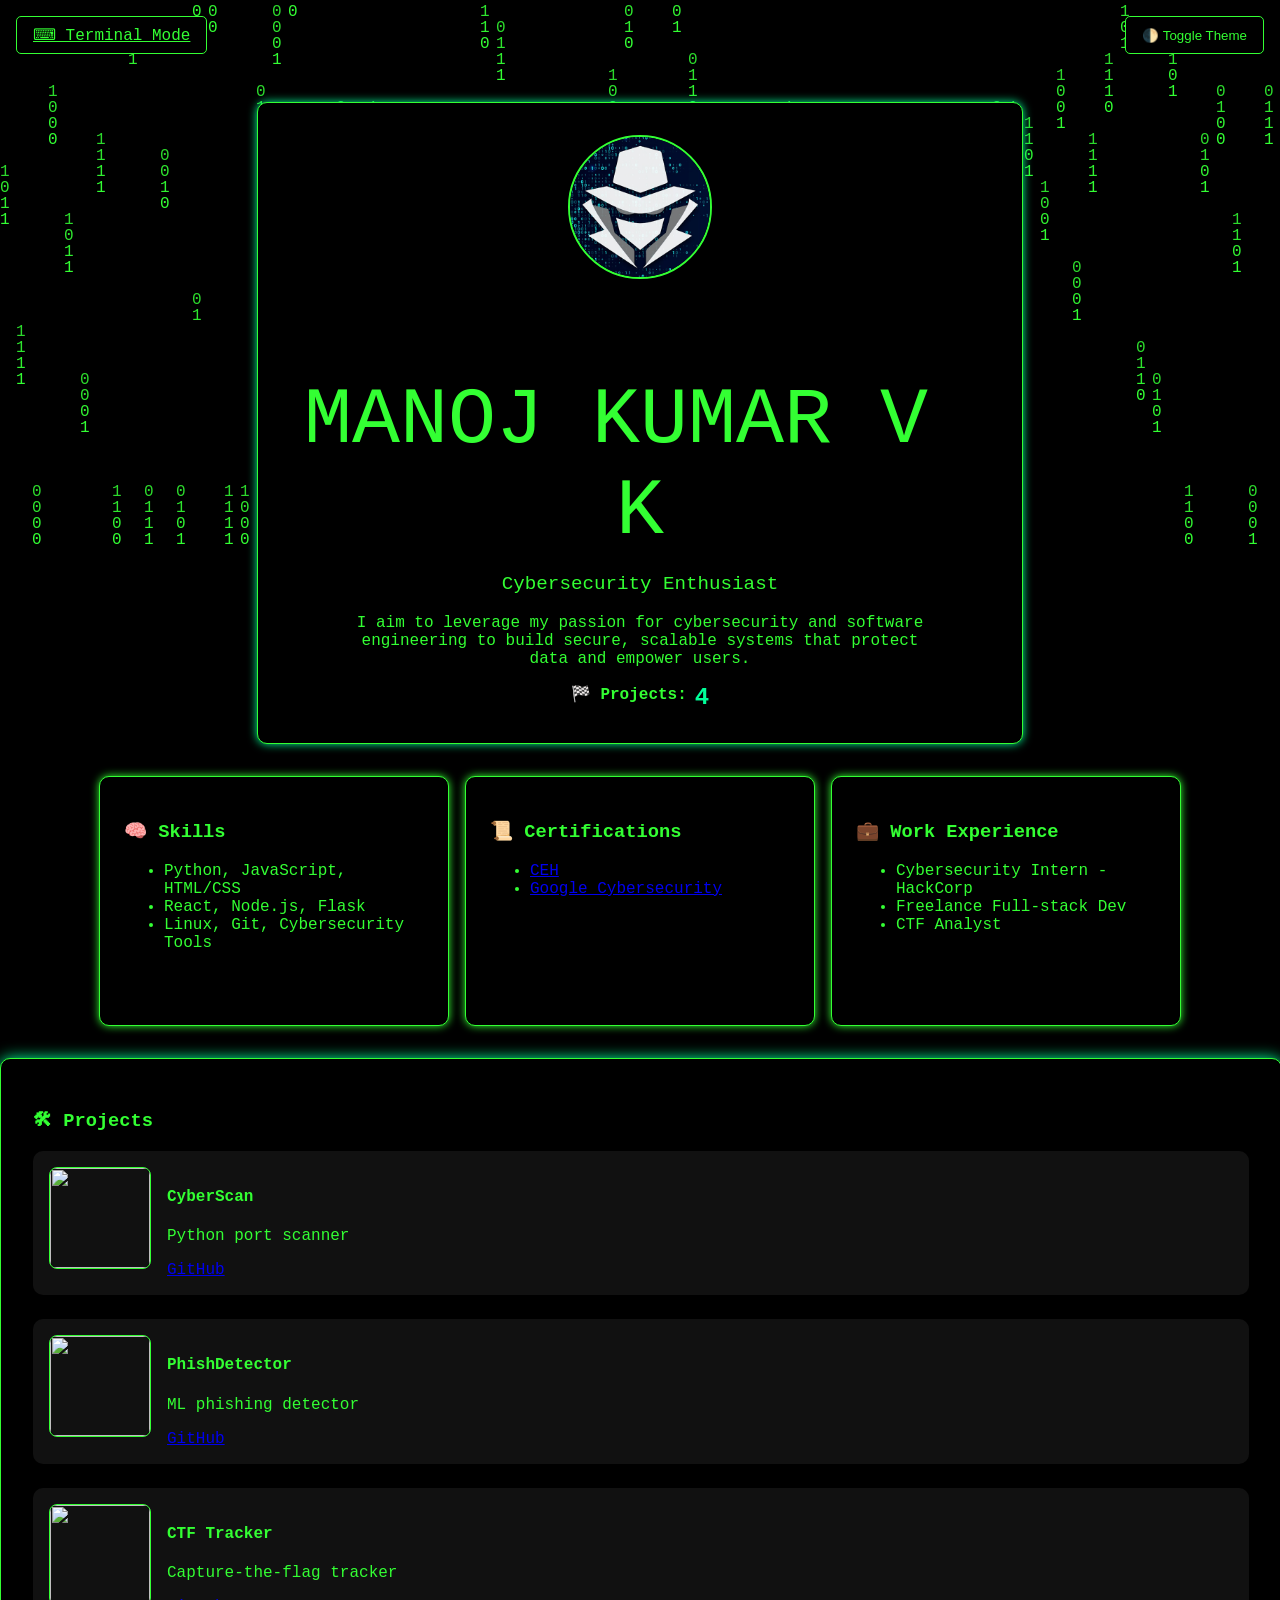
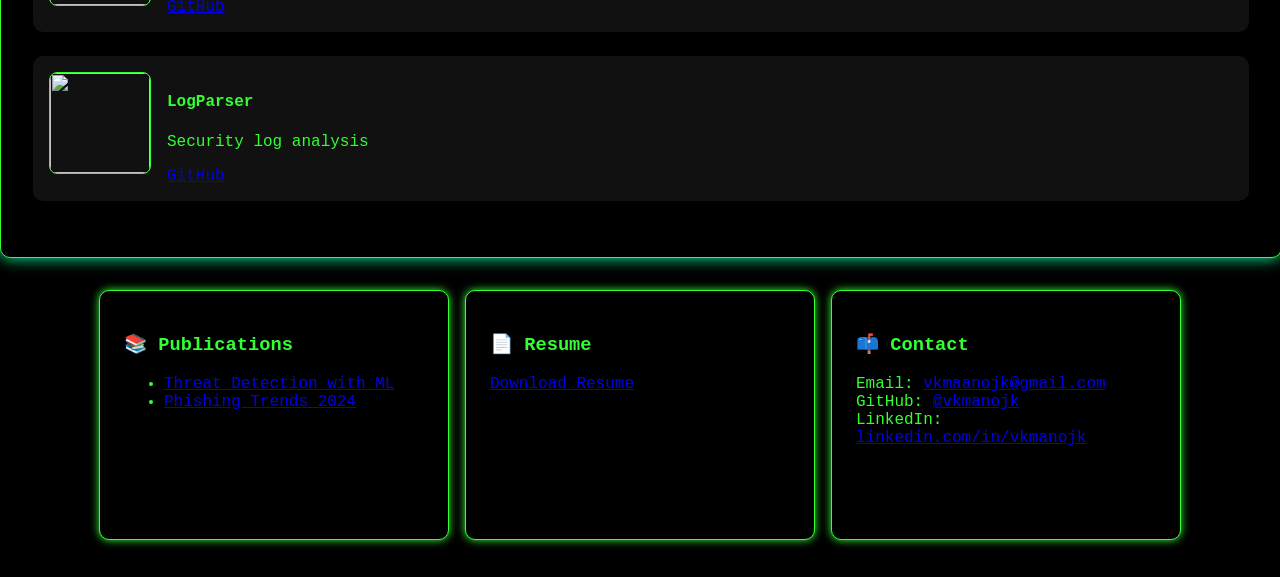
==== gui.html @ e016ebaf "Made portfolio" ====
<!DOCTYPE html>
<html lang="en">
<head>
    <meta charset="UTF-8" />
    <meta name="viewport" content="width=device-width, initial-scale=1.0" />
    <title>Cyberpunk GUI Portfolio</title>
    <link rel="stylesheet" href="gui-style.css" />
</head>
<body class="dark">
    <canvas id="bg-canvas"></canvas>

    <audio id="glitchSound" src="assets/glitch.mp3" preload="auto"></audio>

    <div class="topbar">
        <a href="#" class="btn">⌨ Terminal Mode</a>
        <button id="themeToggle" class="btn">🌓 Toggle Theme</button>
    </div>

    <section class="header-box neon-border fade-in visible">
        <img src="assets/profile.png" alt="Profile" class="profile-photo">
        <pre class="ascii-name glitch" id="asciiName"></pre>
        <p class="info-text">Cybersecurity Enthusiast</p>
        <p class="objective">I aim to leverage my passion for cybersecurity and software engineering to build secure, scalable systems that protect data and empower users.</p>
        <div class="counter-box">🏁 Projects: <span class="counter" id="projectCounter">0</span></div>
    </section>

    <div class="row-container three-cols fade-in visible">
        <section class="card neon-border">
            <h3 class="glitch-title">🧠 Skills</h3>
            <ul>
                <li>Python, JavaScript, HTML/CSS</li>
                <li>React, Node.js, Flask</li>
                <li>Linux, Git, Cybersecurity Tools</li>
            </ul>
        </section>

        <section class="card neon-border">
            <h3 class="glitch-title">📜 Certifications</h3>
            <ul>
                <li><a href="#">CEH</a></li>
                <li><a href="#">Google Cybersecurity</a></li>
            </ul>
        </section>

        <section class="card neon-border">
            <h3 class="glitch-title">💼 Work Experience</h3>
            <ul>
                <li>Cybersecurity Intern - HackCorp</li>
                <li>Freelance Full-stack Dev</li>
                <li>CTF Analyst</li>
            </ul>
        </section>
    </div>

    <section class="project-wrapper neon-border fade-in visible">
        <h3 class="glitch-title">🛠 Projects</h3>
        <div id="projectContainer"></div>
    </section>

    <div class="row-container three-cols fade-in visible">
        <section class="card neon-border">
            <h3 class="glitch-title">📚 Publications</h3>
            <ul>
                <li><a href="#" onclick="openModal('pub1')">Threat Detection with ML</a></li>
                <li><a href="#" onclick="openModal('pub2')">Phishing Trends 2024</a></li>
            </ul>
        </section>

        <section class="card neon-border">
            <h3 class="glitch-title">📄 Resume</h3>
            <a href="assets/resume.pdf" target="_blank">Download Resume</a>
        </section>

        <section class="card neon-border">
            <h3 class="glitch-title">📫 Contact</h3>
            <p>
                Email: <a href="mailto:vkmanojk@gmail.com">vkmaanojk@gmail.com</a><br>
                GitHub: <a href="https://github.com/vkmanojk" target="_blank">@vkmanojk</a><br>
                LinkedIn: <a href="https://linkedin.com/in/vkmanojk" target="_blank">linkedin.com/in/vkmanojk</a>
            </p>
        </section>
    </div>

    <!-- Project Modal -->
    <div id="modal" class="modal">
        <div class="modal-content">
            <span class="close" onclick="closeModal()">&times;</span>
            <h2 id="modalTitle"></h2>
            <img id="modalImage" src="" alt="">
            <p id="modalDesc"></p>
            <a id="modalLink" href="#" target="_blank">View Project</a>
        </div>
    </div>

    <!-- Publication Modals -->
    <!-- Publication Modal 1 -->
    <div id="pub1" class="modal">
        <div class="modal-content">
            <span class="close" onclick="closeModal('pub1')">&times;</span>
            <h2>Threat Detection with ML</h2>
            <p><strong>Abstract:</strong> This paper presents a novel machine learning model for detecting real-time network threats using anomaly-based classification.</p>
            <p><strong>Keywords:</strong> Machine Learning, Cybersecurity, Anomaly Detection, Threat Classification</p>
            <p><strong>Publisher:</strong> IEEE Transactions on Cybersecurity, 2024</p>
            <a href="#" target="_blank">Read Full Paper</a>
        </div>
    </div>

    <!-- Publication Modal 2 -->
    <div id="pub2" class="modal">
        <div class="modal-content">
            <span class="close" onclick="closeModal('pub2')">&times;</span>
            <h2>Phishing Trends 2024</h2>
            <p><strong>Abstract:</strong> An extensive survey of phishing attack vectors and defenses, exploring trends and detection tools from January to May 2024.</p>
            <p><strong>Keywords:</strong> Phishing, Email Security, Social Engineering, Detection Systems</p>
            <p><strong>Publisher:</strong> ACM Journal of Information Security, 2024</p>
            <a href="#" target="_blank">Read Full Paper</a>
        </div>
    </div>


    <script src="gui-script.js"></script>
</body>
</html>
---- gui-style.css ----
@font-face {
    font-family: 'Hacked';
    src: url('font/Hacked.ttf') format('truetype');
}

body {
    font-family: 'Courier New', monospace;
    margin: 0;
    background-color: #000;
    color: #33ff33;
    overflow-x: hidden;
    cursor: crosshair;
}

    body.light {
        background-color: #fff;
        color: #111;
    }

    body.light {
        background-color: #fff;
        color: #000;
    }

        body.light .btn {
            background: #fff;
            color: #000;
            border-color: #000;
        }

        body.light .header-box,
        body.light .card,
        body.light .project-wrapper,
        body.light .modal-content {
            background-color: #fff;
            color: #000;
            border-color: #000;
            box-shadow: 0 0 10px rgba(0,0,0,0.1);
        }

        body.light .ascii-name,
        body.light .glitch-title,
        body.light .info-text,
        body.light .counter,
        body.light .objective {
            color: #000;
        }

        body.light a {
            color: #000;
            text-decoration: underline;
        }


canvas {
    position: fixed;
    top: 0;
    left: 0;
    z-index: 0;
    width: 100%;
    height: 100%;
    pointer-events: none;
}

.topbar {
    display: flex;
    justify-content: space-between;
    padding: 1rem;
    position: relative;
    z-index: 2;
    flex-wrap: wrap;
}

.btn {
    background: #000;
    color: #33ff33;
    border: 1px solid #33ff33;
    padding: 0.5rem 1rem;
    border-radius: 5px;
    cursor: pointer;
}

body.light .btn {
    background: #fff;
    color: #111;
    border-color: #111;
}

.header-box {
    background: #000;
    max-width: 700px;
    margin: 2rem auto;
    padding: 2rem;
    text-align: center;
    border-radius: 10px;
    border: 1px solid #33ff33;
    box-shadow: 0 0 10px #00ff99;
}

.profile-photo {
    width: 140px;
    height: 140px;
    border-radius: 50%;
    border: 2px solid #33ff33;
    object-fit: cover;
    margin-bottom: 0; /* removed spacing */
}

.ascii-name {
    font-family: 'Hacked', monospace;
    font-size: 5rem;
    white-space: break-spaces;
    animation: glitch 1s infinite;
    margin-top: 0; /* remove spacing above */
    margin-bottom: 1rem;
}


@keyframes glitch {
    0% {
        text-shadow: 0 0 2px #0ff, 0 0 4px #f0f;
    }

    20% {
        text-shadow: 2px -2px 4px #f0f, -2px 2px 4px #0ff;
    }

    40% {
        text-shadow: -2px 2px 4px #0ff, 2px -2px 4px #f0f;
    }

    60% {
        text-shadow: 0 0 3px #0ff, 0 0 3px #f0f;
    }

    80% {
        text-shadow: 1px -1px 3px #f0f, -1px 1px 3px #0ff;
    }

    100% {
        text-shadow: 0 0 2px #0ff, 0 0 4px #f0f;
    }
}

.info-text {
    margin-top: 1rem;
    font-size: 1.2rem;
}

.objective {
    font-size: 1rem;
    margin: 1rem 0;
    max-width: 600px;
    margin-left: auto;
    margin-right: auto;
}

.counter-box {
    display: flex;
    justify-content: center;
    gap: 0.5rem;
    font-weight: bold;
}

.counter {
    font-size: 1.5rem;
    color: #00ff99;
}

.project-wrapper {
    width: 95%;
    margin: 2rem auto;
    padding: 2rem;
    border: 1px solid #33ff33;
    border-radius: 10px;
    background: #000;
    box-shadow: 0 0 15px #00ff99;
}

.project-card {
    display: flex;
    gap: 1rem;
    margin-bottom: 1.5rem;
    background: #111;
    padding: 1rem;
    border-radius: 10px;
    cursor: pointer;
    transition: transform 0.3s ease, box-shadow 0.3s ease;
}

    .project-card:hover {
        transform: scale(1.02);
        box-shadow: 0 0 12px #00ff99;
    }

    .project-card img {
        width: 100px;
        height: 100px;
        object-fit: cover;
        border: 1px solid #33ff33;
        border-radius: 8px;
    }

.info {
    flex: 1;
}

.row-container {
    display: flex;
    flex-wrap: wrap;
    justify-content: center;
    gap: 1rem;
    margin: 2rem auto;
    max-width: 1100px;
}

.card {
    background: #000;
    border: 1px solid #33ff33;
    box-shadow: 0 0 8px #33ff33;
    border-radius: 10px;
    padding: 1.5rem;
    width: 300px;
    min-height: 200px;
    transition: transform 0.3s ease;
}

    .card:hover {
        transform: translateY(-5px);
    }

h3.glitch-title {
    font-family: 'Hacked', monospace;
    animation: glitch 1.5s infinite;
}

.modal {
    display: none;
    position: fixed;
    z-index: 10;
    left: 0;
    top: 0;
    width: 100%;
    height: 100%;
    background: rgba(0,0,0,0.9);
    overflow: auto;
}

.modal-content {
    margin: 5% auto;
    background: #111;
    color: #33ff33;
    padding: 20px;
    border-radius: 10px;
    width: 90%;
    max-width: 600px;
    text-align: center;
}

    .modal-content img {
        max-width: 100%;
        margin: 1rem 0;
        border-radius: 8px;
        border: 1px solid #33ff33;
    }

.close {
    color: #ff5555;
    float: right;
    font-size: 28px;
    cursor: pointer;
}

.fade-in {
    opacity: 0;
    transform: translateY(20px);
    transition: all 0.6s ease-out;
}

    .fade-in.visible {
        opacity: 1;
        transform: translateY(0);
    }

@media (max-width: 768px) {
    .ascii-name {
        font-size: 2.5rem;
    }

    .btn {
        font-size: 0.9rem;
    }

    .project-card {
        flex-direction: column;
        align-items: center;
    }

    .row-container {
        flex-direction: column;
        align-items: center;
    }
}

/* Keep your existing CSS above this and add or replace below */

body.light {
    background-color: #fff;
    color: #000;
}

body.light .btn {
    background: #fff;
    color: #000;
    border-color: #000;
}

body.light .header-box,
body.light .card,
body.light .project-wrapper,
body.light .modal-content {
    background-color: #fff;
    color: #000;
    border-color: #000;
    box-shadow: 0 0 10px rgba(0,0,0,0.1);
}

body.light .ascii-name,
body.light .glitch-title,
body.light .info-text,
body.light .counter,
body.light .objective {
    color: #000;
}

body.light a {
    color: #000;
    text-decoration: underline;
}

body.light .project-card {
    background-color: #fff;
    color: #000;
    border: 1px solid #000;
    }

body.light .project-card:hover {
    box-shadow: 0 0 10px rgba(0,0,0,0.2);
}

body.light .modal-content {
    background-color: #fff;
    color: #000;
    border-color: #000;
    box-shadow: 0 0 10px rgba(0,0,0,0.2);
}
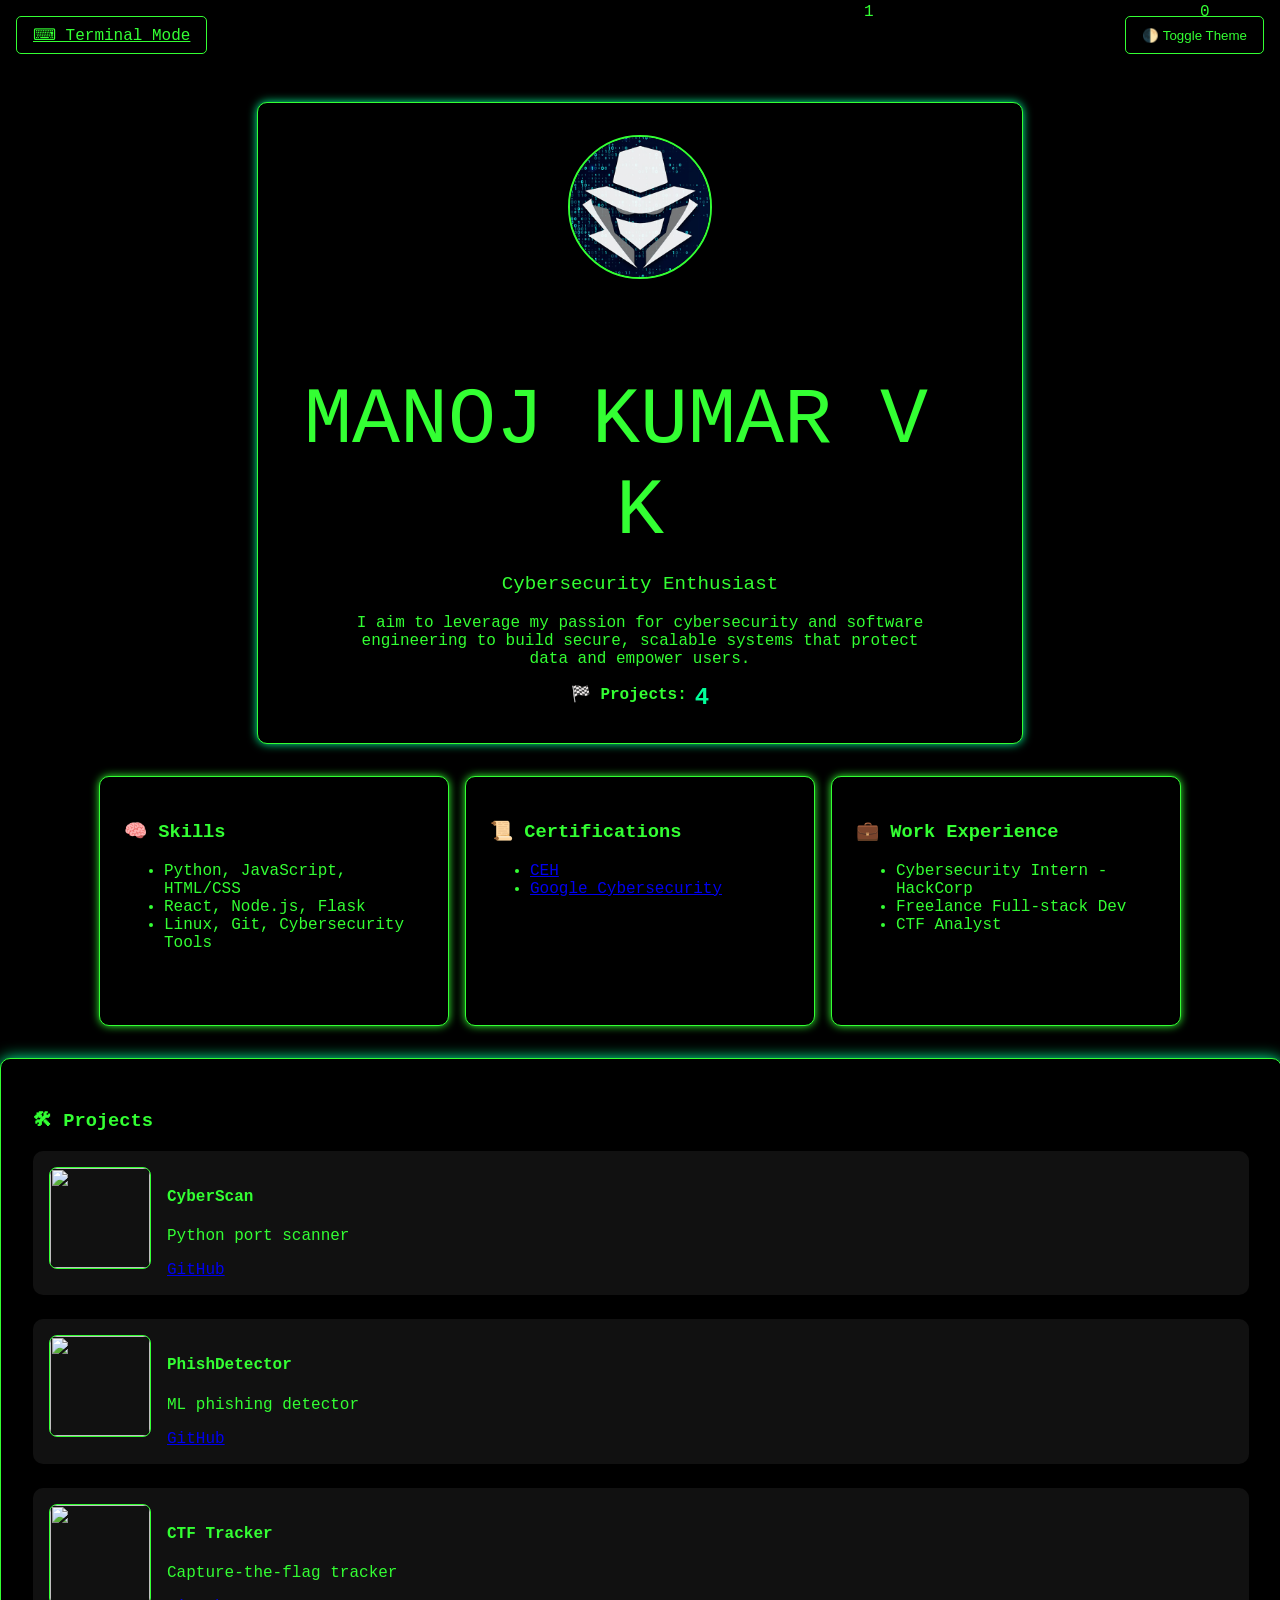
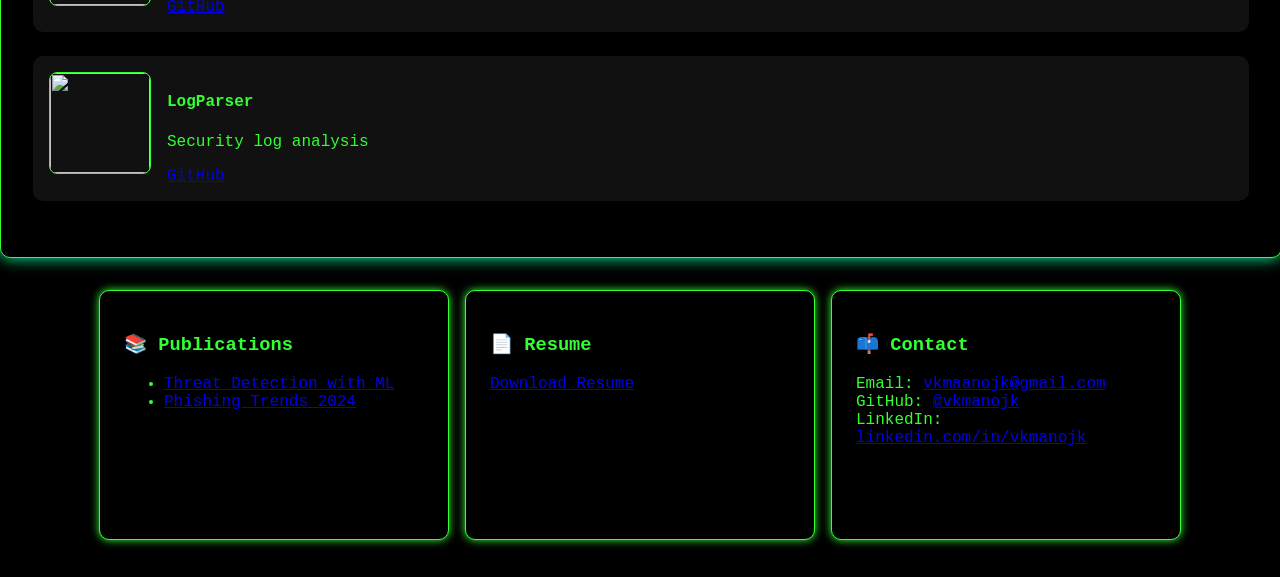
==== commit 0ccdbe09: "Update gui.html" ====
--- a/gui.html
+++ b/gui.html
@@ -3,7 +3,7 @@
 <head>
     <meta charset="UTF-8" />
     <meta name="viewport" content="width=device-width, initial-scale=1.0" />
-    <title>Cyberpunk GUI Portfolio</title>
+    <title>MK Portfolio</title>
     <link rel="stylesheet" href="gui-style.css" />
 </head>
 <body class="dark">
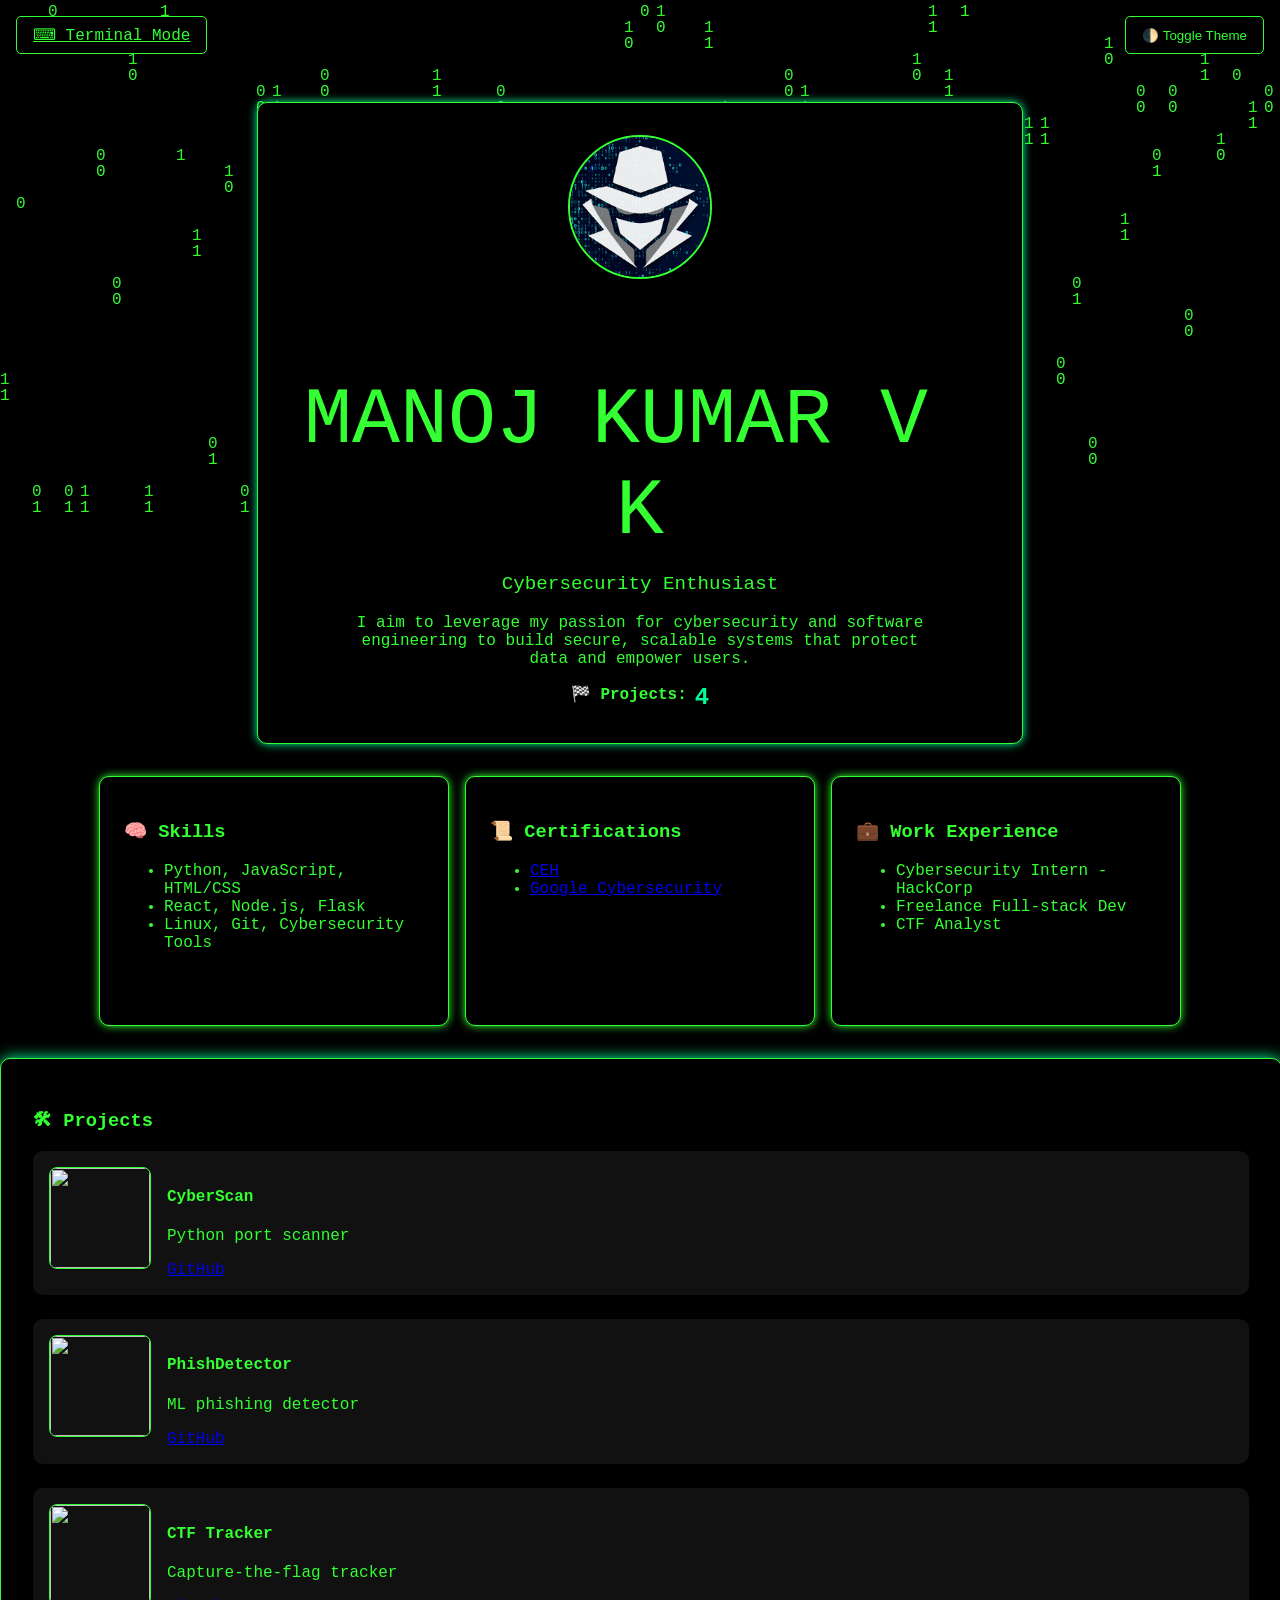
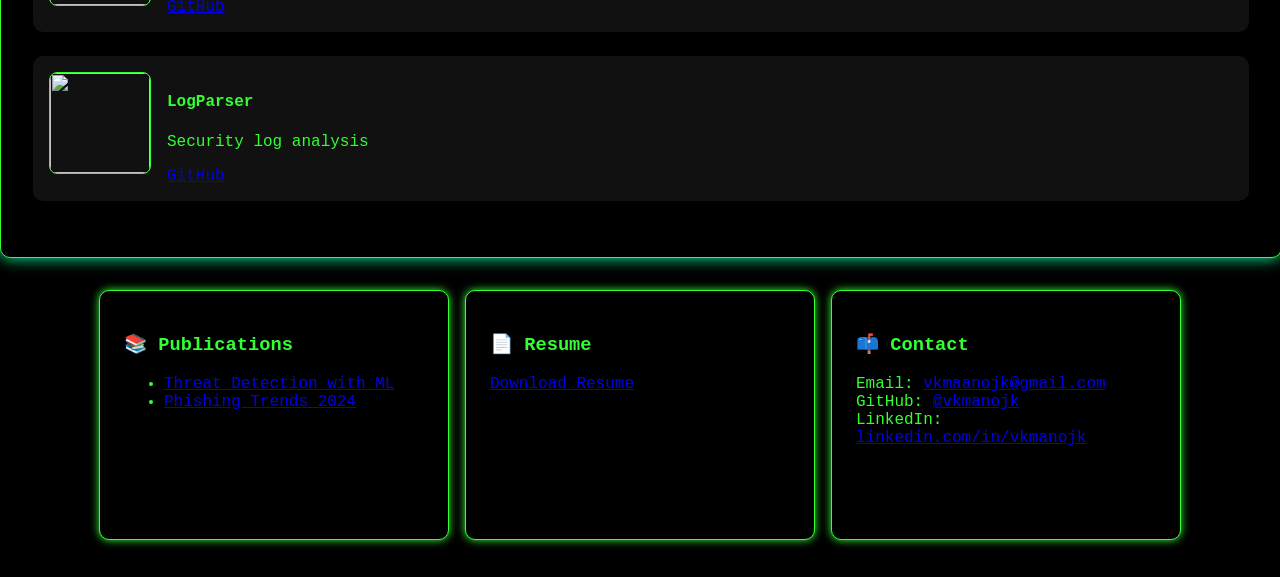
==== commit 00b2b506: "Update gui.html" ====
--- a/gui.html
+++ b/gui.html
@@ -12,7 +12,7 @@
     <audio id="glitchSound" src="assets/glitch.mp3" preload="auto"></audio>
 
     <div class="topbar">
-        <a href="#" class="btn">⌨ Terminal Mode</a>
+        <a href="index.html" class="btn">⌨ Terminal Mode</a>
         <button id="themeToggle" class="btn">🌓 Toggle Theme</button>
     </div>
 
